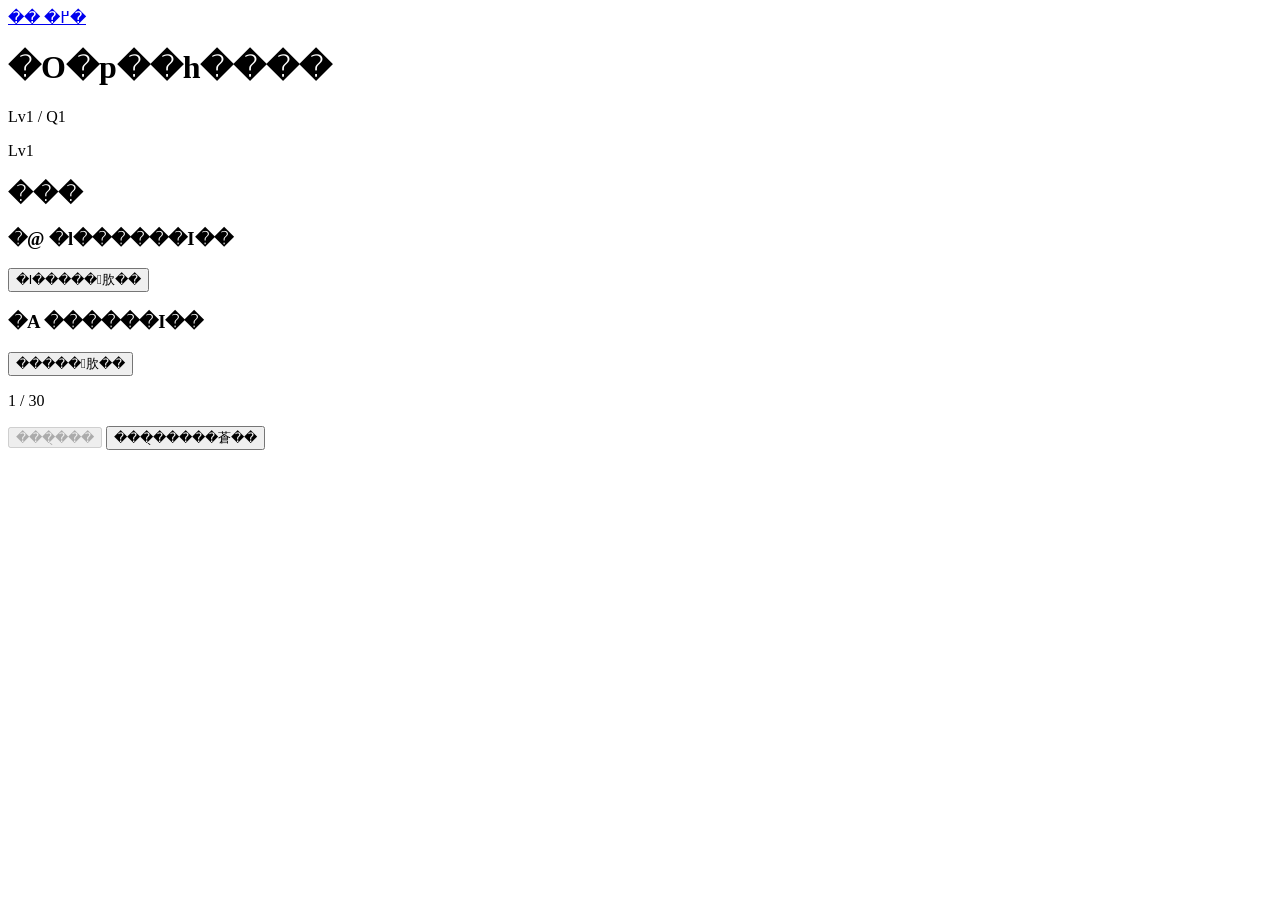
==== sankakuhi.html @ 87f866f1 "Add files via upload" ====
<!DOCTYPE html>
<html lang="ja">
<head>
  <meta charset="UTF-8" />
  <meta name="viewport" content="width=device-width, initial-scale=1.0" />
  <title>�O�p��h����</title>
  <link rel="stylesheet" href="css/style.css" />
</head>
<body>
  <main class="app-shell">
    <header class="topbar">
      <a href="index.html" class="back-link">�� �߂�</a>
      <div>
        <h1>�O�p��h����</h1>
        <p id="metaText">Lv1 / Q1</p>
      </div>
    </header>

    <section class="card question-card">
      <div class="pill" id="levelBadge">Lv1</div>
      <h2 id="questionTitle">���</h2>
      <p id="questionText"></p>
    </section>

    <section class="card">
      <h3>�@ �l������I��</h3>
      <p id="thinkingPrompt"></p>
      <div id="thinkingChoices" class="choice-list"></div>
      <button id="checkThinkingBtn" class="btn primary">�l�����𔻒肷��</button>
      <div id="thinkingResult" class="feedback"></div>
    </section>

    <section class="card hidden" id="answerSection">
      <h3>�A ������I��</h3>
      <p id="answerPrompt"></p>
      <div id="answerChoices" class="choice-list"></div>
      <button id="checkAnswerBtn" class="btn primary">�����𔻒肷��</button>
      <div id="answerResult" class="feedback"></div>
    </section>

    <section class="card footer-card">
      <div class="progress-wrap">
        <div class="progress-bar">
          <div id="progressFill" class="progress-fill"></div>
        </div>
        <p id="progressText">1 / 30</p>
      </div>

      <div class="button-row">
        <button id="nextBtn" class="btn secondary" disabled>���̖���</button>
        <button id="resetBtn" class="btn ghost">���̖�����蒼��</button>
      </div>
    </section>
  </main>

  <script src="js/questions-sankakuhi.js"></script>
  <script src="js/app-sankakuhi.js"></script>
</body>
</html>
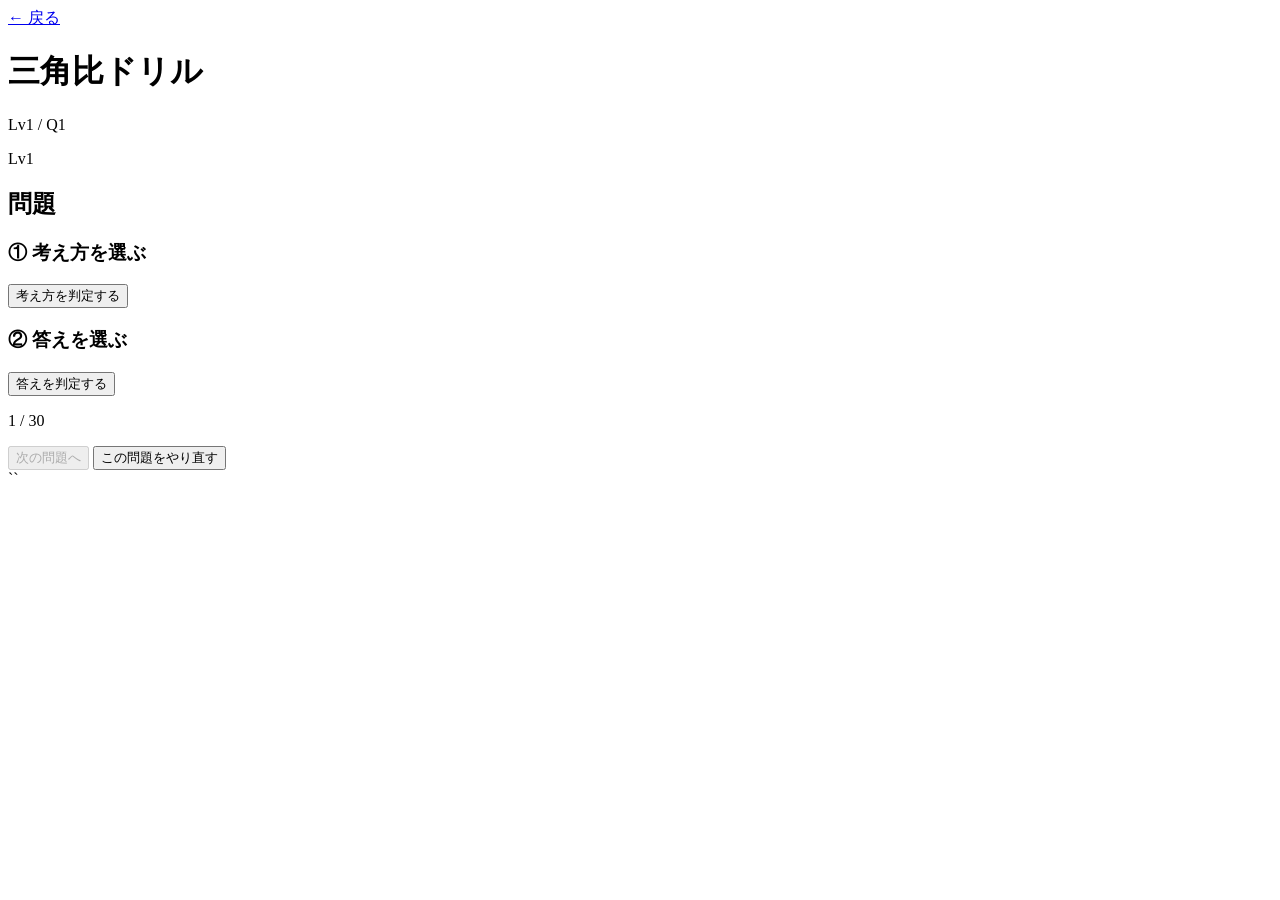
==== commit fb20b240: "Update sankakuhi.html" ====
--- a/sankakuhi.html
+++ b/sankakuhi.html
@@ -1,40 +1,40 @@
 <!DOCTYPE html>
 <html lang="ja">
 <head>
-  <meta charset="UTF-8" />
-  <meta name="viewport" content="width=device-width, initial-scale=1.0" />
-  <title>�O�p��h����</title>
-  <link rel="stylesheet" href="css/style.css" />
+  <meta charset="UTF-8">
+  <meta name="viewport" content="width=device-width, initial-scale=1.0">
+  <title>三角比ドリル</title>
+  <link rel="stylesheet" href="./css/style.css">
 </head>
 <body>
   <main class="app-shell">
     <header class="topbar">
-      <a href="index.html" class="back-link">�� �߂�</a>
+	<a class="back-link" href="./index.html">← 戻る</a>
       <div>
-        <h1>�O�p��h����</h1>
+        <h1>三角比ドリル</h1>
         <p id="metaText">Lv1 / Q1</p>
       </div>
     </header>
 
     <section class="card question-card">
       <div class="pill" id="levelBadge">Lv1</div>
-      <h2 id="questionTitle">���</h2>
+      <h2 id="questionTitle">問題</h2>
       <p id="questionText"></p>
     </section>
 
     <section class="card">
-      <h3>�@ �l������I��</h3>
+      <h3>① 考え方を選ぶ</h3>
       <p id="thinkingPrompt"></p>
       <div id="thinkingChoices" class="choice-list"></div>
-      <button id="checkThinkingBtn" class="btn primary">�l�����𔻒肷��</button>
+      <button id="checkThinkingBtn" class="btn primary">考え方を判定する</button>
       <div id="thinkingResult" class="feedback"></div>
     </section>
 
     <section class="card hidden" id="answerSection">
-      <h3>�A ������I��</h3>
+      <h3>② 答えを選ぶ</h3>
       <p id="answerPrompt"></p>
       <div id="answerChoices" class="choice-list"></div>
-      <button id="checkAnswerBtn" class="btn primary">�����𔻒肷��</button>
+      <button id="checkAnswerBtn" class="btn primary">答えを判定する</button>
       <div id="answerResult" class="feedback"></div>
     </section>
 
@@ -47,13 +47,14 @@
       </div>
 
       <div class="button-row">
-        <button id="nextBtn" class="btn secondary" disabled>���̖���</button>
-        <button id="resetBtn" class="btn ghost">���̖�����蒼��</button>
+        <button id="nextBtn" class="btn secondary" disabled>次の問題へ</button>
+        <button id="resetBtn" class="btn ghost">この問題をやり直す</button>
       </div>
     </section>
   </main>
 
-  <script src="js/questions-sankakuhi.js"></script>
-  <script src="js/app-sankakuhi.js"></script>
+<script src="./js/questions-sankakuhi.js"></script>
+<script src="./js/app-sankakuhi.js"></script>
 </body>
-</html>+</html>
+``
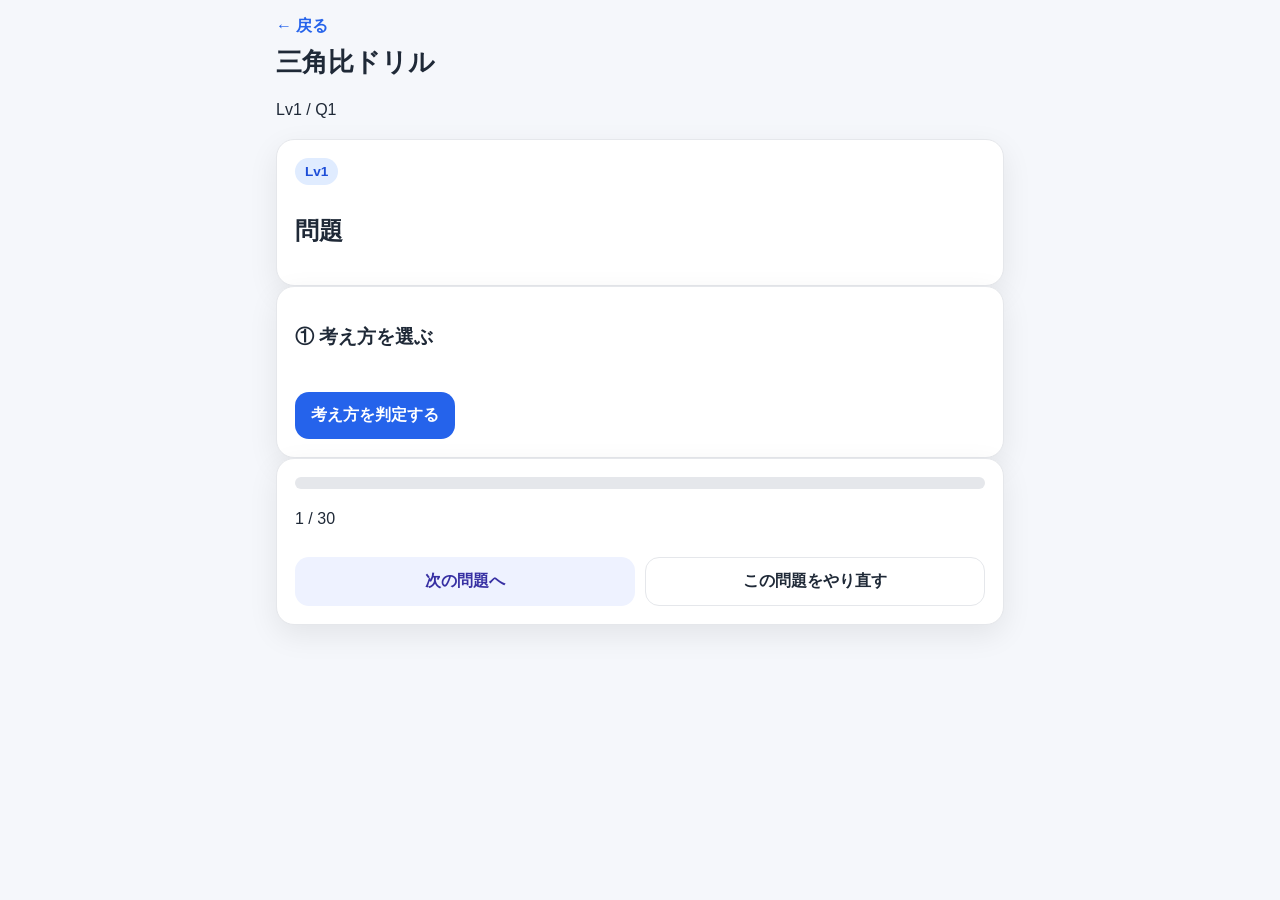
==== commit e52f1223: "Update sankakuhi.html" ====
--- a/sankakuhi.html
+++ b/sankakuhi.html
@@ -57,4 +57,3 @@
 <script src="./js/app-sankakuhi.js"></script>
 </body>
 </html>
-``
--- a/css/style.css
+++ b/css/style.css
@@ -0,0 +1,204 @@
+:root {
+  --bg: #f5f7fb;
+  --card: #ffffff;
+  --text: #1f2937;
+  --sub: #6b7280;
+  --primary: #2563eb;
+  --primary-dark: #1d4ed8;
+  --ok-bg: #ecfdf5;
+  --ok-text: #166534;
+  --ng-bg: #fef2f2;
+  --ng-text: #991b1b;
+  --border: #e5e7eb;
+  --shadow: 0 10px 30px rgba(0, 0, 0, 0.08);
+  --radius: 18px;
+}
+
+* {
+  box-sizing: border-box;
+}
+
+body {
+  margin: 0;
+  background: var(--bg);
+  color: var(--text);
+  font-family: -apple-system, BlinkMacSystemFont, "Segoe UI", "Hiragino Sans", "Yu Gothic", sans-serif;
+}
+
+.home,
+.app-shell {
+  max-width: 760px;
+  margin: 0 auto;
+  padding: 16px;
+}
+
+.home-header,
+.topbar {
+  margin-bottom: 16px;
+}
+
+.home-header h1,
+.topbar h1 {
+  margin: 0 0 6px;
+  font-size: 1.6rem;
+}
+
+.home-header p,
+.topbar p,
+#questionText,
+#thinkingPrompt,
+#answerPrompt,
+.feedback,
+.progress-wrap p {
+  line-height: 1.7;
+}
+
+.back-link {
+  display: inline-block;
+  margin-bottom: 8px;
+  color: var(--primary);
+  text-decoration: none;
+  font-weight: 700;
+}
+
+.menu-grid {
+  display: grid;
+  gap: 14px;
+}
+
+.menu-card,
+.card {
+  background: var(--card);
+  border-radius: var(--radius);
+  box-shadow: var(--shadow);
+  padding: 18px;
+  border: 1px solid var(--border);
+}
+
+.menu-card {
+  text-decoration: none;
+  color: inherit;
+}
+
+.menu-card h2 {
+  margin: 0 0 8px;
+  font-size: 1.1rem;
+}
+
+.pill {
+  display: inline-block;
+  padding: 6px 10px;
+  background: #e0ecff;
+  color: var(--primary-dark);
+  border-radius: 999px;
+  font-size: 0.85rem;
+  font-weight: 700;
+  margin-bottom: 10px;
+}
+
+.choice-list {
+  display: grid;
+  gap: 10px;
+  margin: 14px 0 16px;
+}
+
+.choice-item {
+  border: 1px solid var(--border);
+  border-radius: 14px;
+  padding: 12px 14px;
+  background: #fff;
+}
+
+.choice-item label {
+  display: flex;
+  gap: 10px;
+  align-items: flex-start;
+  cursor: pointer;
+  font-size: 1rem;
+  line-height: 1.6;
+}
+
+.btn {
+  width: 100%;
+  border: none;
+  border-radius: 14px;
+  padding: 13px 16px;
+  font-size: 1rem;
+  font-weight: 700;
+  cursor: pointer;
+  margin-top: 8px;
+}
+
+.btn.primary {
+  background: var(--primary);
+  color: #fff;
+}
+
+.btn.secondary {
+  background: #eef2ff;
+  color: #3730a3;
+}
+
+.btn.ghost {
+  background: #fff;
+  color: var(--text);
+  border: 1px solid var(--border);
+}
+
+.feedback {
+  margin-top: 14px;
+  padding: 14px;
+  border-radius: 14px;
+  display: none;
+}
+
+.feedback.ok {
+  display: block;
+  background: var(--ok-bg);
+  color: var(--ok-text);
+}
+
+.feedback.ng {
+  display: block;
+  background: var(--ng-bg);
+  color: var(--ng-text);
+}
+
+.hidden {
+  display: none;
+}
+
+.button-row {
+  display: grid;
+  gap: 10px;
+}
+
+.progress-wrap {
+  margin-bottom: 14px;
+}
+
+.progress-bar {
+  width: 100%;
+  height: 12px;
+  background: #e5e7eb;
+  border-radius: 999px;
+  overflow: hidden;
+  margin-bottom: 8px;
+}
+
+.progress-fill {
+  width: 0%;
+  height: 100%;
+  background: linear-gradient(90deg, #2563eb, #38bdf8);
+  transition: width 0.3s ease;
+}
+
+@media (min-width: 768px) {
+  .button-row {
+    grid-template-columns: 1fr 1fr;
+  }
+
+  .btn {
+    width: auto;
+  }
+}
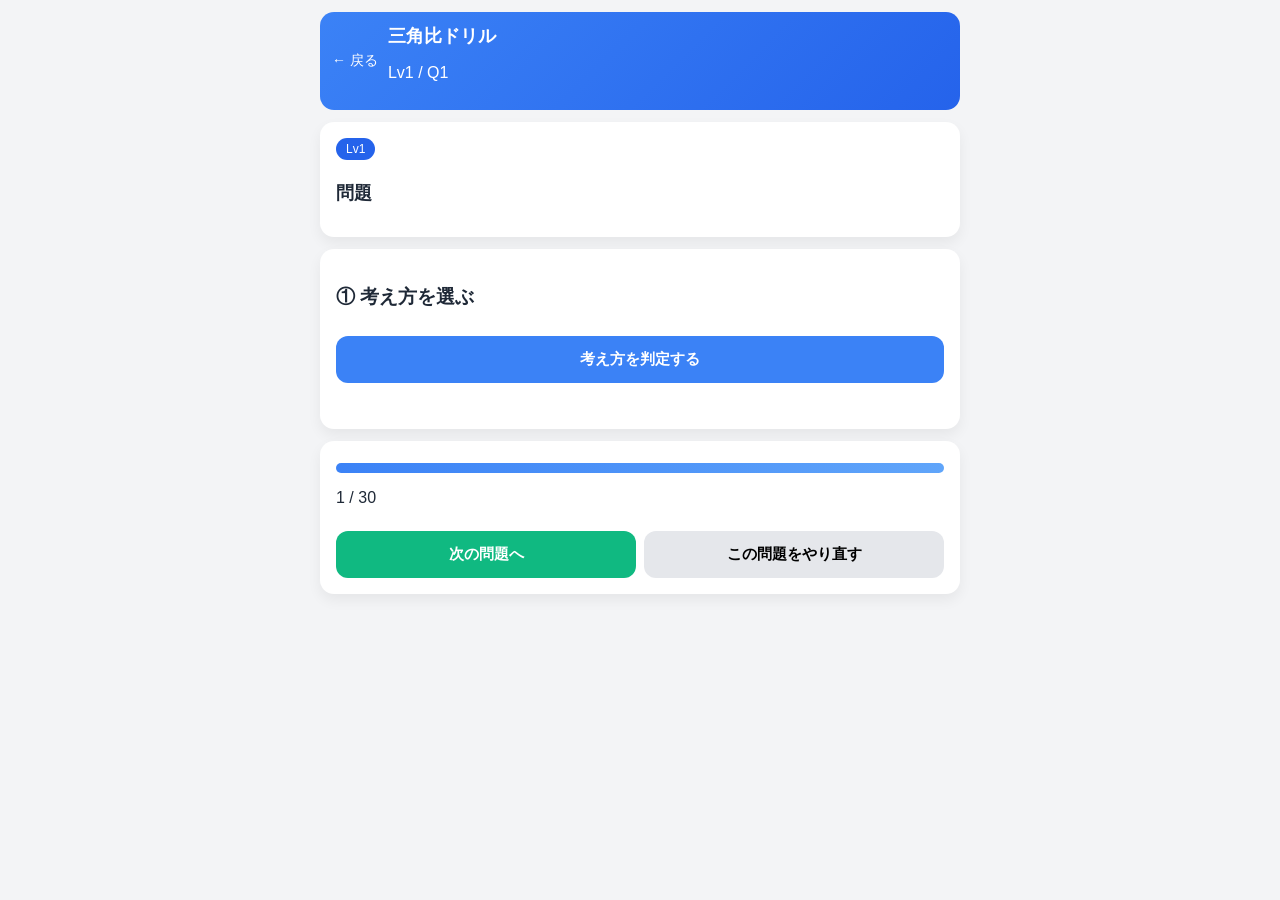
==== commit 39f57c0c: "Update sankakuhi.html" ====
--- a/sankakuhi.html
+++ b/sankakuhi.html
@@ -6,7 +6,7 @@
   <title>三角比ドリル</title>
   <link rel="stylesheet" href="./css/style.css">
 </head>
-<body>
+<body class="theme-sankaku">
   <main class="app-shell">
     <header class="topbar">
 	<a class="back-link" href="./index.html">← 戻る</a>
--- a/css/style.css
+++ b/css/style.css
@@ -1,204 +1,189 @@
-:root {
-  --bg: #f5f7fb;
-  --card: #ffffff;
-  --text: #1f2937;
-  --sub: #6b7280;
-  --primary: #2563eb;
-  --primary-dark: #1d4ed8;
-  --ok-bg: #ecfdf5;
-  --ok-text: #166534;
-  --ng-bg: #fef2f2;
-  --ng-text: #991b1b;
-  --border: #e5e7eb;
-  --shadow: 0 10px 30px rgba(0, 0, 0, 0.08);
-  --radius: 18px;
+/* ==== 基本 ==== */
+body {
+  margin: 0;
+  font-family: -apple-system, BlinkMacSystemFont, "Segoe UI", sans-serif;
+  background: #f3f4f6;
+  color: #1f2937;
 }
 
-* {
-  box-sizing: border-box;
+/* ==== メイン幅 ==== */
+.app-shell {
+  max-width: 640px;
+  margin: 0 auto;
+  padding: 12px;
 }
 
-body {
-  margin: 0;
-  background: var(--bg);
-  color: var(--text);
-  font-family: -apple-system, BlinkMacSystemFont, "Segoe UI", "Hiragino Sans", "Yu Gothic", sans-serif;
+/* ==== ヘッダー ==== */
+.topbar {
+  display: flex;
+  align-items: center;
+  gap: 10px;
+  background: linear-gradient(135deg, #3b82f6, #2563eb);
+  color: white;
+  padding: 12px;
+  border-radius: 14px;
 }
 
-.home,
-.app-shell {
-  max-width: 760px;
-  margin: 0 auto;
-  padding: 16px;
-}
-
-.home-header,
-.topbar {
-  margin-bottom: 16px;
-}
-
-.home-header h1,
 .topbar h1 {
-  margin: 0 0 6px;
-  font-size: 1.6rem;
-}
-
-.home-header p,
-.topbar p,
-#questionText,
-#thinkingPrompt,
-#answerPrompt,
-.feedback,
-.progress-wrap p {
-  line-height: 1.7;
+  font-size: 18px;
+  margin: 0;
 }
 
 .back-link {
-  display: inline-block;
-  margin-bottom: 8px;
-  color: var(--primary);
+  color: white;
   text-decoration: none;
-  font-weight: 700;
+  font-size: 14px;
 }
 
-.menu-grid {
-  display: grid;
-  gap: 14px;
+/* ==== カード ==== */
+.card {
+  background: white;
+  padding: 16px;
+  margin-top: 12px;
+  border-radius: 14px;
+  box-shadow: 0 6px 14px rgba(0, 0, 0, 0.06);
 }
 
-.menu-card,
-.card {
-  background: var(--card);
-  border-radius: var(--radius);
-  box-shadow: var(--shadow);
-  padding: 18px;
-  border: 1px solid var(--border);
+/* ==== 問題 ==== */
+.question-card h2 {
+  font-size: 18px;
+  margin-bottom: 6px;
 }
 
-.menu-card {
-  text-decoration: none;
-  color: inherit;
+#questionText {
+  font-size: 16px;
+  line-height: 1.5;
 }
 
-.menu-card h2 {
-  margin: 0 0 8px;
-  font-size: 1.1rem;
+/* ==== レベルタグ ==== */
+.pill {
+  display: inline-block;
+  background: #2563eb;
+  color: white;
+  padding: 4px 10px;
+  border-radius: 999px;
+  font-size: 12px;
+  margin-bottom: 6px;
 }
 
-.pill {
-  display: inline-block;
-  padding: 6px 10px;
-  background: #e0ecff;
-  color: var(--primary-dark);
-  border-radius: 999px;
-  font-size: 0.85rem;
-  font-weight: 700;
-  margin-bottom: 10px;
-}
-
-.choice-list {
-  display: grid;
-  gap: 10px;
-  margin: 14px 0 16px;
-}
-
+/* ==== 選択肢 ==== */
 .choice-item {
-  border: 1px solid var(--border);
-  border-radius: 14px;
-  padding: 12px 14px;
-  background: #fff;
+  margin-bottom: 8px;
 }
 
 .choice-item label {
-  display: flex;
-  gap: 10px;
-  align-items: flex-start;
+  display: block;
+  padding: 14px;
+  border-radius: 12px;
+  border: 1px solid #e5e7eb;
+  background: #f9fafb;
   cursor: pointer;
-  font-size: 1rem;
-  line-height: 1.6;
+  transition: all 0.2s;
+  font-size: 15px;
 }
 
+/* タップしやすく */
+.choice-item input {
+  margin-right: 8px;
+  transform: scale(1.2);
+}
+
+.choice-item label:hover {
+  background: #e0f2fe;
+}
+
+/* ==== ボタン ==== */
 .btn {
   width: 100%;
+  padding: 14px;
+  border-radius: 12px;
   border: none;
-  border-radius: 14px;
-  padding: 13px 16px;
-  font-size: 1rem;
-  font-weight: 700;
+  font-weight: bold;
+  font-size: 15px;
+  margin-top: 8px;
   cursor: pointer;
-  margin-top: 8px;
+  transition: 0.2s;
 }
 
+/* 押しやすい色 */
 .btn.primary {
-  background: var(--primary);
-  color: #fff;
+  background: #3b82f6;
+  color: white;
 }
 
 .btn.secondary {
-  background: #eef2ff;
-  color: #3730a3;
+  background: #10b981;
+  color: white;
 }
 
 .btn.ghost {
-  background: #fff;
-  color: var(--text);
-  border: 1px solid var(--border);
+  background: #e5e7eb;
 }
 
+/* 押した感 */
+.btn:active {
+  transform: scale(0.97);
+}
+
+/* ==== フィードバック ==== */
 .feedback {
-  margin-top: 14px;
-  padding: 14px;
-  border-radius: 14px;
-  display: none;
+  margin-top: 10px;
+  padding: 10px;
+  border-radius: 10px;
+  font-size: 14px;
 }
 
 .feedback.ok {
-  display: block;
-  background: var(--ok-bg);
-  color: var(--ok-text);
+  background: #d1fae5;
+  color: #065f46;
 }
 
 .feedback.ng {
-  display: block;
-  background: var(--ng-bg);
-  color: var(--ng-text);
+  background: #fee2e2;
+  color: #7f1d1d;
 }
 
+/* ==== 進捗 ==== */
+.progress-wrap {
+  margin-top: 6px;
+}
+
+.progress-bar {
+  width: 100%;
+  height: 10px;
+  background: #e5e7eb;
+  border-radius: 999px;
+  overflow: hidden;
+}
+
+.progress-fill {
+  height: 100%;
+  background: linear-gradient(90deg, #3b82f6, #60a5fa);
+  transition: width 0.3s;
+}
+
+/* ==== ボタン横並び ==== */
+.button-row {
+  display: flex;
+  gap: 8px;
+}
+
+/* ==== 非表示 ==== */
 .hidden {
   display: none;
 }
 
-.button-row {
-  display: grid;
-  gap: 10px;
-}
-
-.progress-wrap {
-  margin-bottom: 14px;
-}
-
-.progress-bar {
-  width: 100%;
-  height: 12px;
-  background: #e5e7eb;
-  border-radius: 999px;
-  overflow: hidden;
-  margin-bottom: 8px;
-}
-
-.progress-fill {
-  width: 0%;
-  height: 100%;
-  background: linear-gradient(90deg, #2563eb, #38bdf8);
-  transition: width 0.3s ease;
-}
-
-@media (min-width: 768px) {
-  .button-row {
-    grid-template-columns: 1fr 1fr;
+/* ==== スマホ強化 ==== */
+@media (max-width: 480px) {
+  .card {
+    padding: 14px;
   }
 
   .btn {
-    width: auto;
+    font-size: 16px;
   }
-}+
+  #questionText {
+    font-size: 16px;
+  }
+}
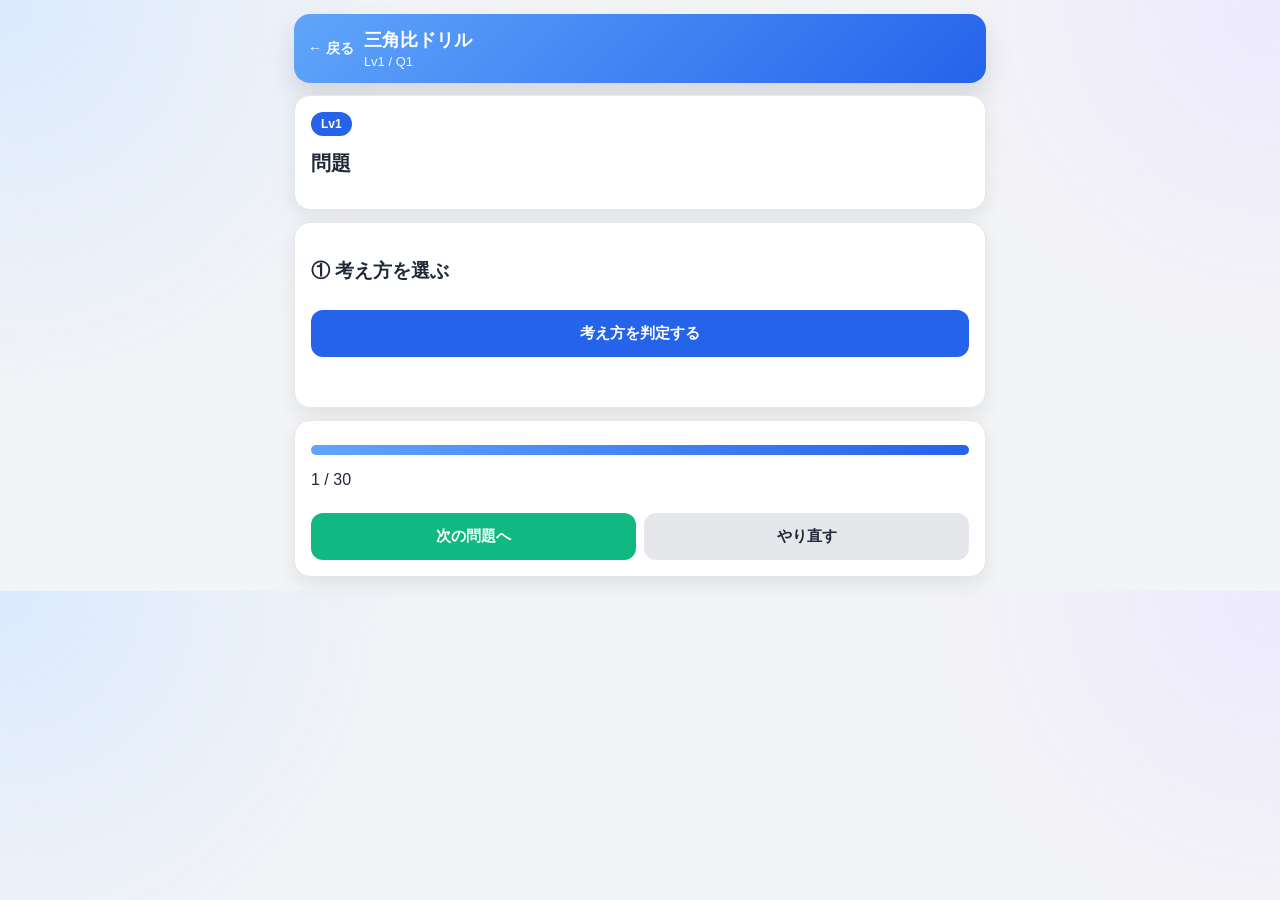
==== commit b5bb3ccd: "Update sankakuhi.html" ====
--- a/sankakuhi.html
+++ b/sankakuhi.html
@@ -2,43 +2,59 @@
 <html lang="ja">
 <head>
   <meta charset="UTF-8">
-  <meta name="viewport" content="width=device-width, initial-scale=1.0">
-  <title>三角比ドリル</title>
+</title>  <meta name="viewport" content="width=device-width, initial-scale=1.0">
   <link rel="stylesheet" href="./css/style.css">
 </head>
+
 <body class="theme-sankaku">
+
   <main class="app-shell">
+
+    <!-- ヘッダー -->
     <header class="topbar">
-	<a class="back-link" href="./index.html">← 戻る</a>
+      <a class="back-link" href="./index.html">← 戻る</a>
       <div>
         <h1>三角比ドリル</h1>
         <p id="metaText">Lv1 / Q1</p>
       </div>
     </header>
 
+    <!-- 問題 -->
     <section class="card question-card">
       <div class="pill" id="levelBadge">Lv1</div>
       <h2 id="questionTitle">問題</h2>
       <p id="questionText"></p>
     </section>
 
+    <!-- 思考 -->
     <section class="card">
       <h3>① 考え方を選ぶ</h3>
       <p id="thinkingPrompt"></p>
       <div id="thinkingChoices" class="choice-list"></div>
-      <button id="checkThinkingBtn" class="btn primary">考え方を判定する</button>
+
+      <button id="checkThinkingBtn" class="btn primary">
+        考え方を判定する
+      </button>
+
       <div id="thinkingResult" class="feedback"></div>
     </section>
 
+    <!-- 答え -->
     <section class="card hidden" id="answerSection">
       <h3>② 答えを選ぶ</h3>
       <p id="answerPrompt"></p>
       <div id="answerChoices" class="choice-list"></div>
-      <button id="checkAnswerBtn" class="btn primary">答えを判定する</button>
+
+      <button id="checkAnswerBtn" class="btn primary">
+        答えを判定する
+      </button>
+
       <div id="answerResult" class="feedback"></div>
     </section>
 
+    <!-- 進捗・操作 -->
     <section class="card footer-card">
+
       <div class="progress-wrap">
         <div class="progress-bar">
           <div id="progressFill" class="progress-fill"></div>
@@ -47,13 +63,22 @@
       </div>
 
       <div class="button-row">
-        <button id="nextBtn" class="btn secondary" disabled>次の問題へ</button>
-        <button id="resetBtn" class="btn ghost">この問題をやり直す</button>
+        <button id="nextBtn" class="btn secondary" disabled>
+          次の問題へ
+        </button>
+
+        <button id="resetBtn" class="btn ghost">
+          やり直す
+        </button>
       </div>
+
     </section>
+
   </main>
 
-<script src="./js/questions-sankakuhi.js"></script>
-<script src="./js/app-sankakuhi.js"></script>
+  <!-- JS（順番重要） -->
+  <script src="./js/questions-sankakuhi.js"></script>
+  <script src="./js/app-sankakuhi.js"></script>
+
 </body>
 </html>
--- a/css/style.css
+++ b/css/style.css
@@ -1,72 +1,283 @@
-/* ==== 基本 ==== */
+/* =========================
+   基本設定
+========================= */
+:root {
+  --bg: #f3f4f6;
+  --text: #1f2937;
+  --sub: #6b7280;
+  --white: #ffffff;
+  --line: #e5e7eb;
+
+  --blue-1: #60a5fa;
+  --blue-2: #2563eb;
+
+  --purple-1: #a78bfa;
+  --purple-2: #7c3aed;
+
+  --dark-1: #111827;
+  --dark-2: #1f2937;
+
+  --green: #10b981;
+  --red: #ef4444;
+  --yellow: #f59e0b;
+
+  --shadow: 0 8px 20px rgba(0, 0, 0, 0.08);
+  --shadow-strong: 0 14px 28px rgba(0, 0, 0, 0.12);
+}
+
+* {
+  box-sizing: border-box;
+}
+
 body {
   margin: 0;
-  font-family: -apple-system, BlinkMacSystemFont, "Segoe UI", sans-serif;
-  background: #f3f4f6;
-  color: #1f2937;
-}
-
-/* ==== メイン幅 ==== */
+  font-family: -apple-system, BlinkMacSystemFont, "Segoe UI", "Hiragino Sans", sans-serif;
+  background:
+    radial-gradient(circle at top left, #dbeafe 0%, transparent 30%),
+    radial-gradient(circle at top right, #ede9fe 0%, transparent 25%),
+    var(--bg);
+  color: var(--text);
+}
+
+/* =========================
+   共通レイアウト
+========================= */
+.home,
 .app-shell {
-  max-width: 640px;
+  max-width: 720px;
   margin: 0 auto;
-  padding: 12px;
-}
-
-/* ==== ヘッダー ==== */
+  padding: 14px;
+}
+
+.hidden {
+  display: none;
+}
+
+/* =========================
+   トップページ
+========================= */
+.hero-header {
+  background: linear-gradient(135deg, var(--dark-1), var(--dark-2));
+  color: white;
+  border-radius: 22px;
+  padding: 20px 18px;
+  box-shadow: var(--shadow-strong);
+  margin-bottom: 14px;
+}
+
+.hero-badge {
+  display: inline-block;
+  background: rgba(255, 255, 255, 0.16);
+  border: 1px solid rgba(255, 255, 255, 0.18);
+  color: #fef3c7;
+  border-radius: 999px;
+  padding: 5px 10px;
+  font-size: 12px;
+  font-weight: 700;
+  margin-bottom: 10px;
+}
+
+.hero-header h1 {
+  margin: 0 0 8px;
+  font-size: 28px;
+  line-height: 1.2;
+}
+
+.hero-text {
+  margin: 0;
+  font-size: 15px;
+  line-height: 1.7;
+  color: #e5e7eb;
+}
+
+.status-panel {
+  display: grid;
+  grid-template-columns: 1fr 1fr;
+  gap: 10px;
+  margin-bottom: 14px;
+}
+
+.status-card {
+  background: white;
+  border-radius: 16px;
+  padding: 14px;
+  box-shadow: var(--shadow);
+  border: 1px solid var(--line);
+}
+
+.status-label {
+  font-size: 12px;
+  color: var(--sub);
+  margin-bottom: 6px;
+}
+
+.status-value {
+  font-size: 15px;
+  font-weight: 700;
+}
+
+.menu-grid {
+  display: flex;
+  flex-direction: column;
+  gap: 12px;
+}
+
+.menu-card {
+  display: flex;
+  align-items: center;
+  gap: 12px;
+  text-decoration: none;
+  color: white;
+  padding: 16px;
+  border-radius: 20px;
+  box-shadow: var(--shadow-strong);
+  transition: transform 0.18s ease, box-shadow 0.18s ease;
+}
+
+.menu-card:hover {
+  transform: translateY(-2px);
+}
+
+.menu-card:active {
+  transform: scale(0.98);
+}
+
+.menu-card.sankaku {
+  background: linear-gradient(135deg, var(--blue-1), var(--blue-2));
+}
+
+.menu-card.zukei {
+  background: linear-gradient(135deg, var(--purple-1), var(--purple-2));
+}
+
+.card-icon {
+  width: 52px;
+  height: 52px;
+  min-width: 52px;
+  border-radius: 16px;
+  background: rgba(255, 255, 255, 0.18);
+  display: flex;
+  align-items: center;
+  justify-content: center;
+  font-size: 26px;
+  font-weight: bold;
+}
+
+.card-body {
+  flex: 1;
+}
+
+.card-tag {
+  display: inline-block;
+  background: rgba(255, 255, 255, 0.18);
+  border-radius: 999px;
+  padding: 4px 8px;
+  font-size: 11px;
+  font-weight: 700;
+  margin-bottom: 6px;
+}
+
+.menu-card h2 {
+  margin: 0 0 6px;
+  font-size: 19px;
+  line-height: 1.3;
+}
+
+.menu-card p {
+  margin: 0;
+  font-size: 14px;
+  line-height: 1.6;
+  color: rgba(255, 255, 255, 0.9);
+}
+
+.card-arrow {
+  font-size: 18px;
+  opacity: 0.9;
+}
+
+.tip-panel {
+  margin-top: 16px;
+  background: white;
+  border-radius: 18px;
+  padding: 16px;
+  box-shadow: var(--shadow);
+  border: 1px solid var(--line);
+}
+
+.tip-panel h3 {
+  margin: 0 0 10px;
+  font-size: 18px;
+}
+
+.tip-panel ul {
+  margin: 0;
+  padding-left: 20px;
+  line-height: 1.8;
+  color: var(--text);
+}
+
+/* =========================
+   学習ページ共通
+========================= */
 .topbar {
   display: flex;
   align-items: center;
   gap: 10px;
-  background: linear-gradient(135deg, #3b82f6, #2563eb);
-  color: white;
-  padding: 12px;
-  border-radius: 14px;
+  color: white;
+  padding: 14px;
+  border-radius: 16px;
+  margin-bottom: 12px;
+  box-shadow: var(--shadow-strong);
 }
 
 .topbar h1 {
+  margin: 0;
   font-size: 18px;
-  margin: 0;
+}
+
+.topbar p {
+  margin: 2px 0 0;
+  font-size: 13px;
+  color: rgba(255, 255, 255, 0.9);
 }
 
 .back-link {
   color: white;
   text-decoration: none;
   font-size: 14px;
-}
-
-/* ==== カード ==== */
+  font-weight: 700;
+  white-space: nowrap;
+}
+
 .card {
   background: white;
   padding: 16px;
   margin-top: 12px;
-  border-radius: 14px;
-  box-shadow: 0 6px 14px rgba(0, 0, 0, 0.06);
-}
-
-/* ==== 問題 ==== */
+  border-radius: 16px;
+  box-shadow: var(--shadow);
+  border: 1px solid var(--line);
+}
+
 .question-card h2 {
-  font-size: 18px;
-  margin-bottom: 6px;
+  margin: 6px 0;
+  font-size: 20px;
 }
 
 #questionText {
   font-size: 16px;
-  line-height: 1.5;
-}
-
-/* ==== レベルタグ ==== */
+  line-height: 1.7;
+}
+
 .pill {
   display: inline-block;
-  background: #2563eb;
-  color: white;
-  padding: 4px 10px;
+  color: white;
+  padding: 5px 10px;
   border-radius: 999px;
   font-size: 12px;
-  margin-bottom: 6px;
-}
-
-/* ==== 選択肢 ==== */
+  font-weight: 700;
+  margin-bottom: 8px;
+}
+
 .choice-item {
   margin-bottom: 8px;
 }
@@ -75,62 +286,62 @@
   display: block;
   padding: 14px;
   border-radius: 12px;
-  border: 1px solid #e5e7eb;
+  border: 1px solid var(--line);
   background: #f9fafb;
   cursor: pointer;
-  transition: all 0.2s;
+  transition: all 0.18s ease;
   font-size: 15px;
-}
-
-/* タップしやすく */
+  line-height: 1.6;
+}
+
+.choice-item label:hover {
+  background: #eef2ff;
+}
+
+.choice-item label:active {
+  transform: scale(0.98);
+}
+
 .choice-item input {
   margin-right: 8px;
-  transform: scale(1.2);
-}
-
-.choice-item label:hover {
-  background: #e0f2fe;
-}
-
-/* ==== ボタン ==== */
+  transform: scale(1.15);
+}
+
 .btn {
   width: 100%;
   padding: 14px;
   border-radius: 12px;
   border: none;
-  font-weight: bold;
+  font-weight: 700;
   font-size: 15px;
   margin-top: 8px;
   cursor: pointer;
-  transition: 0.2s;
-}
-
-/* 押しやすい色 */
+  transition: transform 0.15s ease, opacity 0.15s ease;
+}
+
+.btn:active {
+  transform: scale(0.98);
+}
+
 .btn.primary {
-  background: #3b82f6;
   color: white;
 }
 
 .btn.secondary {
-  background: #10b981;
   color: white;
 }
 
 .btn.ghost {
   background: #e5e7eb;
-}
-
-/* 押した感 */
-.btn:active {
-  transform: scale(0.97);
-}
-
-/* ==== フィードバック ==== */
+  color: var(--text);
+}
+
 .feedback {
   margin-top: 10px;
-  padding: 10px;
-  border-radius: 10px;
+  padding: 12px;
+  border-radius: 12px;
   font-size: 14px;
+  line-height: 1.7;
 }
 
 .feedback.ok {
@@ -143,9 +354,8 @@
   color: #7f1d1d;
 }
 
-/* ==== 進捗 ==== */
 .progress-wrap {
-  margin-top: 6px;
+  margin-top: 8px;
 }
 
 .progress-bar {
@@ -158,32 +368,108 @@
 
 .progress-fill {
   height: 100%;
-  background: linear-gradient(90deg, #3b82f6, #60a5fa);
-  transition: width 0.3s;
-}
-
-/* ==== ボタン横並び ==== */
+  transition: width 0.3s ease;
+}
+
 .button-row {
   display: flex;
   gap: 8px;
-}
-
-/* ==== 非表示 ==== */
-.hidden {
-  display: none;
-}
-
-/* ==== スマホ強化 ==== */
+  margin-top: 10px;
+}
+
+/* =========================
+   テーマ色
+========================= */
+.theme-home .topbar {
+  background: #374151;
+}
+
+.theme-sankaku .topbar {
+  background: linear-gradient(135deg, var(--blue-1), var(--blue-2));
+}
+
+.theme-sankaku .pill {
+  background: var(--blue-2);
+}
+
+.theme-sankaku .progress-fill {
+  background: linear-gradient(90deg, var(--blue-1), var(--blue-2));
+}
+
+.theme-sankaku .btn.primary {
+  background: var(--blue-2);
+}
+
+.theme-sankaku .btn.secondary {
+  background: var(--green);
+}
+
+.theme-zukei .topbar {
+  background: linear-gradient(135deg, var(--purple-1), var(--purple-2));
+}
+
+.theme-zukei .pill {
+  background: var(--purple-2);
+}
+
+.theme-zukei .progress-fill {
+  background: linear-gradient(90deg, var(--purple-1), var(--purple-2));
+}
+
+.theme-zukei .btn.primary {
+  background: var(--purple-2);
+}
+
+.theme-zukei .btn.secondary {
+  background: #7c3aed;
+}
+
+/* =========================
+   スマホ最適化
+========================= */
 @media (max-width: 480px) {
-  .card {
+  .home,
+  .app-shell {
+    padding: 12px;
+  }
+
+  .hero-header {
+    padding: 18px 16px;
+  }
+
+  .hero-header h1 {
+    font-size: 24px;
+  }
+
+  .status-panel {
+    grid-template-columns: 1fr;
+  }
+
+  .menu-card {
     padding: 14px;
+    gap: 10px;
+  }
+
+  .card-icon {
+    width: 46px;
+    height: 46px;
+    min-width: 46px;
+    font-size: 22px;
+  }
+
+  .menu-card h2 {
+    font-size: 17px;
+  }
+
+  .menu-card p {
+    font-size: 13px;
+  }
+
+  .button-row {
+    flex-direction: column;
   }
 
   .btn {
     font-size: 16px;
   }
-
-  #questionText {
-    font-size: 16px;
-  }
-}
+}
